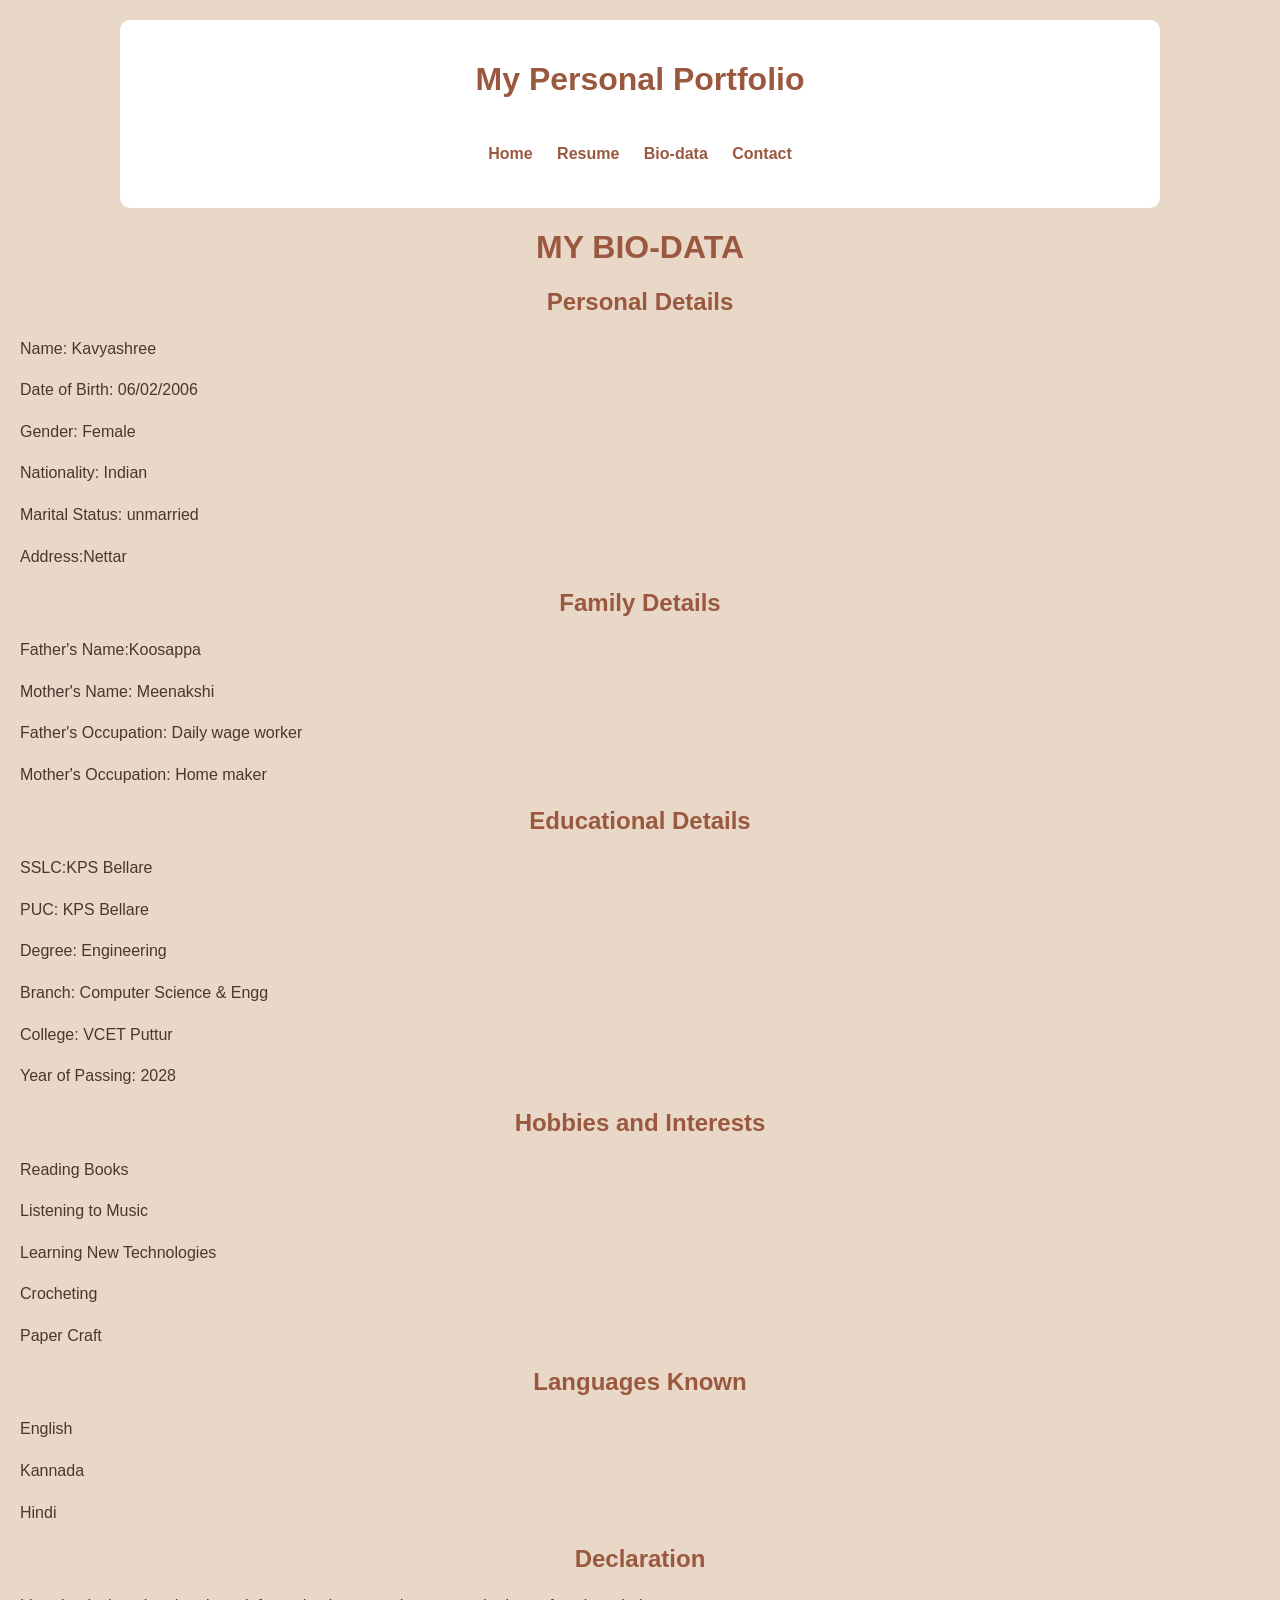
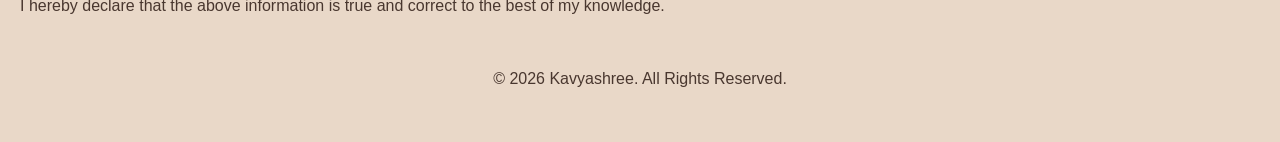
==== biodata.html @ 383d6031 "Add files via upload" ====
<!DOCTYPE html>
<html lang="en">
<head>
    <meta charset="UTF-8">
    <meta name="viewport" content="width=device-width, initial-scale=1.0">
    <title>My Bio-data</title>
    <link rel="stylesheet" href="style.css">
</head>
<body>
    <header>
    <h1>My Personal Portfolio</h1>
    <nav>
        <a href="index.html">Home</a>
        <a href="resume.html">Resume</a>
        <a href="biodata.html">Bio-data</a>
        <a href="contact.html">Contact</a>
    </nav>
</header>
    <h1>MY BIO-DATA</h1>
    <h2>Personal Details</h2>
    <p>Name: Kavyashree</p>
<p>Date of Birth: 06/02/2006</p>
<p>Gender: Female</p>
<p>Nationality: Indian</p>
<p>Marital Status: unmarried</p>
<p>Address:Nettar</p>
<h2>Family Details</h2>
<p>Father's Name:Koosappa</p>
<p>Mother's Name: Meenakshi</p>
<p>Father's Occupation: Daily wage worker</p>
<p>Mother's Occupation: Home maker</p>
<h2>Educational Details</h2>
<p>SSLC:KPS Bellare</p>
<p>PUC: KPS Bellare</p>
<p>Degree: Engineering</p>
<p>Branch: Computer Science & Engg</p>
<p>College: VCET Puttur</p>
<p>Year of Passing: 2028</p>
<h2>Hobbies and Interests</h2>
<p>Reading Books</p>
<p>Listening to Music</p>
<p>Learning New Technologies</p>
<p>Crocheting</p>
<p>Paper Craft</p>
<h2>Languages Known</h2>
<p>English</p>
<p>Kannada</p>
<p>Hindi</p>
<h2>Declaration</h2>
<p>I hereby declare that the above information is true and correct to the best of my knowledge.</p>
<footer>
    <p>© 2026 Kavyashree. All Rights Reserved.</p>
</footer>
</body>
</html>
---- style.css ----
body {
    background-color: #E9D8C8;
    color: #49372F;
    font-family: Arial, sans-serif;
}
h1, h2 {
    color: #9A593F;
    text-align: center;
}
p {
    font-size: 16px;
    line-height: 1.6;
}
a {
    color: #9A593F;
    text-decoration: none;
    font-weight: bold;
}

a:hover {
    color: #49372F;
    text-decoration: underline;
}

button {
    background-color: #9A593F;
    color: white;
    padding: 10px 20px;
    border: none;
    border-radius: 5px;
    cursor: pointer;
}
header {
    background-color: #FFFFFF;
    padding: 20px;
    text-align: center;
    border-radius: 10px;
}

nav {
    text-align: center;
    padding: 15px;
}

nav a {
    margin: 10px;
    display: inline-block;
}

footer {
    text-align: center;
    padding: 15px;
    margin-top: 30px;
    color: #49372F;
}main {
    background-color: #FFFFFF;
    padding: 25px;
    margin: 20px auto;
    border-radius: 10px;
}

input, textarea {
    width: 100%;
    padding: 10px;
    margin: 8px 0;
    border: 1px solid #C9A995;
    border-radius: 5px;
    box-sizing: border-box;
}

label {
    font-weight: bold;
    color: #49372F;
}
body {
    margin: 0;
    padding: 20px;
}

main {
    max-width: 900px;
    margin: 25px auto;
    box-shadow: 0 2px 8px rgba(0, 0, 0, 0.08);
}

header, footer {
    max-width: 1000px;
    margin: 0 auto;
}
button:hover {
    background-color: #49372F;
}

nav a:hover {
    color: #49372F;
    text-decoration: underline;
}

@media (max-width: 600px) {
    body {
        padding: 10px;
    }

    main {
        padding: 15px;
    }

    nav a {
        margin: 5px;
    }

    h1 {
        font-size: 24px;
    }
}
.profile-photo {
    width: 130px;
    height: 150px;
    object-fit: cover;
    border: 3px solid #9A593F;
    border-radius: 8px;
    display: block;
    margin: 15px auto;
}
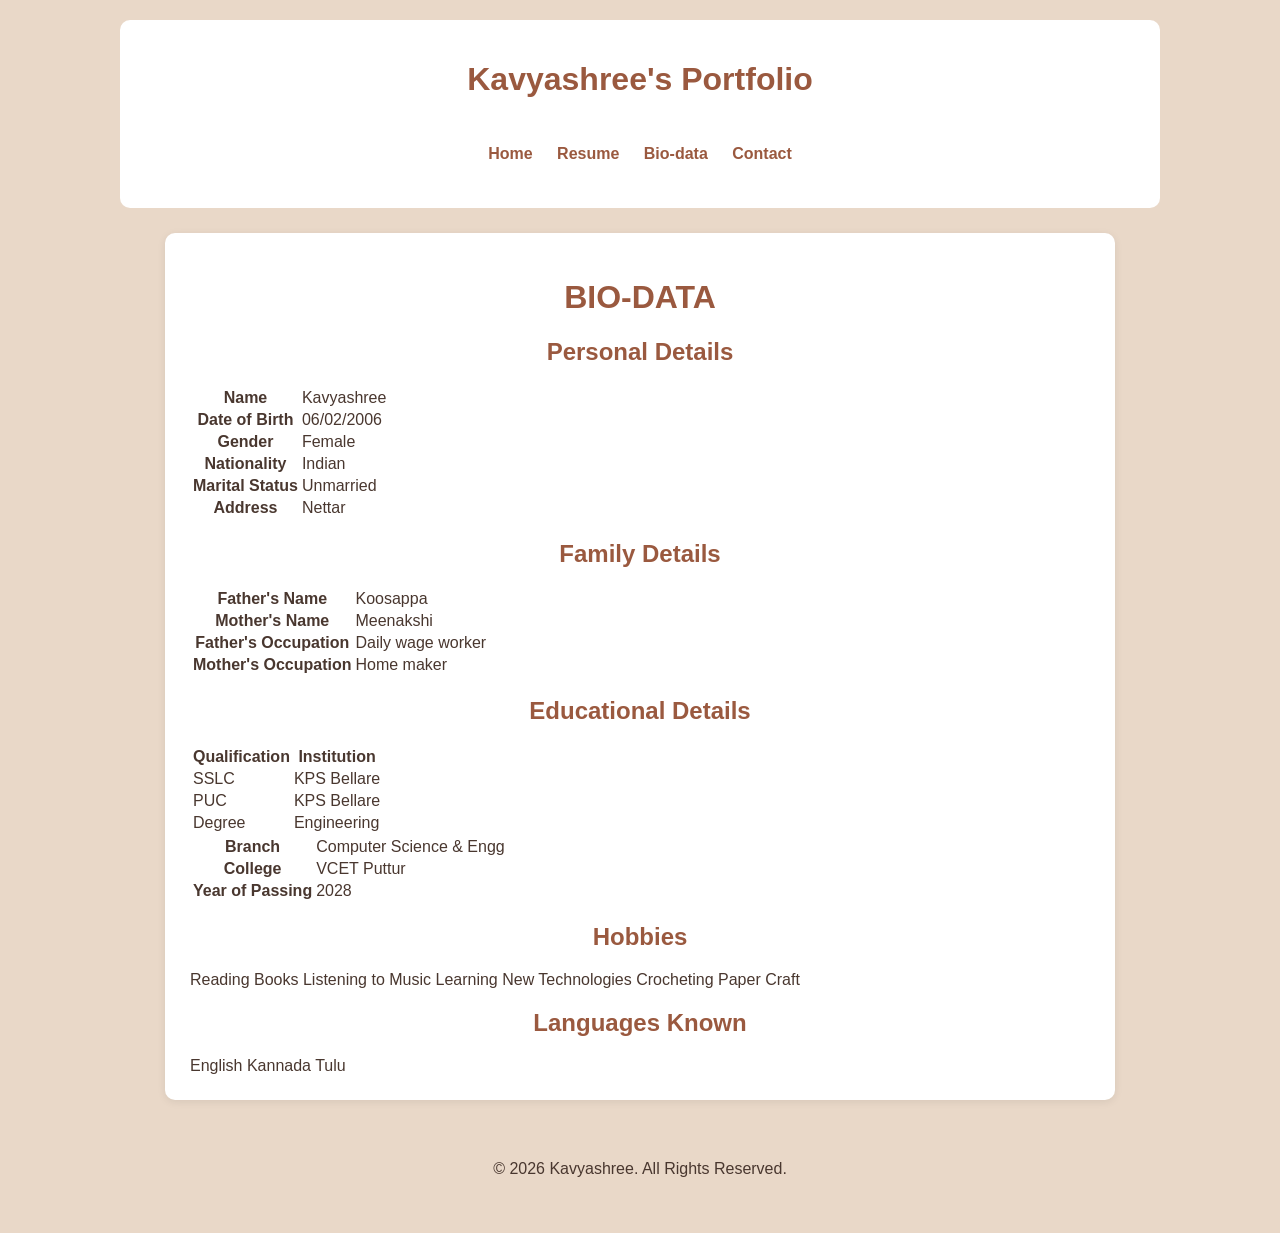
==== commit cf048b9e: "Add files via upload" ====
--- a/biodata.html
+++ b/biodata.html
@@ -1,55 +1,210 @@
 <!DOCTYPE html>
 <html lang="en">
+
 <head>
     <meta charset="UTF-8">
     <meta name="viewport" content="width=device-width, initial-scale=1.0">
-    <title>My Bio-data</title>
+    <title>Bio-data | Kavyashree</title>
     <link rel="stylesheet" href="style.css">
 </head>
+
 <body>
-    <header>
-    <h1>My Personal Portfolio</h1>
-    <nav>
-        <a href="index.html">Home</a>
-        <a href="resume.html">Resume</a>
-        <a href="biodata.html">Bio-data</a>
-        <a href="contact.html">Contact</a>
-    </nav>
-</header>
-    <h1>MY BIO-DATA</h1>
-    <h2>Personal Details</h2>
-    <p>Name: Kavyashree</p>
-<p>Date of Birth: 06/02/2006</p>
-<p>Gender: Female</p>
-<p>Nationality: Indian</p>
-<p>Marital Status: unmarried</p>
-<p>Address:Nettar</p>
-<h2>Family Details</h2>
-<p>Father's Name:Koosappa</p>
-<p>Mother's Name: Meenakshi</p>
-<p>Father's Occupation: Daily wage worker</p>
-<p>Mother's Occupation: Home maker</p>
-<h2>Educational Details</h2>
-<p>SSLC:KPS Bellare</p>
-<p>PUC: KPS Bellare</p>
-<p>Degree: Engineering</p>
-<p>Branch: Computer Science & Engg</p>
-<p>College: VCET Puttur</p>
-<p>Year of Passing: 2028</p>
-<h2>Hobbies and Interests</h2>
-<p>Reading Books</p>
-<p>Listening to Music</p>
-<p>Learning New Technologies</p>
-<p>Crocheting</p>
-<p>Paper Craft</p>
-<h2>Languages Known</h2>
-<p>English</p>
-<p>Kannada</p>
-<p>Hindi</p>
-<h2>Declaration</h2>
-<p>I hereby declare that the above information is true and correct to the best of my knowledge.</p>
-<footer>
-    <p>© 2026 Kavyashree. All Rights Reserved.</p>
-</footer>
+
+    <header class="site-header">
+
+        <h1>Kavyashree's Portfolio</h1>
+
+        <nav>
+            <a href="index.html">Home</a>
+            <a href="resume.html">Resume</a>
+            <a class="active" href="biodata.html">Bio-data</a>
+            <a href="contact.html">Contact</a>
+        </nav>
+
+    </header>
+
+    <main class="biodata-container">
+
+        <h1 class="page-title">BIO-DATA</h1>
+
+        <!-- PERSONAL DETAILS -->
+
+        <section class="content-section">
+
+            <h2>Personal Details</h2>
+
+            <div class="table-container">
+
+                <table class="details-table">
+
+                    <tr>
+                        <th>Name</th>
+                        <td>Kavyashree</td>
+                    </tr>
+
+                    <tr>
+                        <th>Date of Birth</th>
+                        <td>06/02/2006</td>
+                    </tr>
+
+                    <tr>
+                        <th>Gender</th>
+                        <td>Female</td>
+                    </tr>
+
+                    <tr>
+                        <th>Nationality</th>
+                        <td>Indian</td>
+                    </tr>
+
+                    <tr>
+                        <th>Marital Status</th>
+                        <td>Unmarried</td>
+                    </tr>
+
+                    <tr>
+                        <th>Address</th>
+                        <td>Nettar</td>
+                    </tr>
+
+                </table>
+
+            </div>
+
+        </section>
+
+        <!-- FAMILY DETAILS -->
+
+        <section class="content-section">
+
+            <h2>Family Details</h2>
+
+            <div class="table-container">
+
+                <table class="details-table">
+
+                    <tr>
+                        <th>Father's Name</th>
+                        <td>Koosappa</td>
+                    </tr>
+
+                    <tr>
+                        <th>Mother's Name</th>
+                        <td>Meenakshi</td>
+                    </tr>
+
+                    <tr>
+                        <th>Father's Occupation</th>
+                        <td>Daily wage worker</td>
+                    </tr>
+
+                    <tr>
+                        <th>Mother's Occupation</th>
+                        <td>Home maker</td>
+                    </tr>
+
+                </table>
+
+            </div>
+
+        </section>
+
+        <!-- EDUCATIONAL DETAILS -->
+
+        <section class="content-section">
+
+            <h2>Educational Details</h2>
+
+            <div class="table-container">
+
+                <table>
+
+                    <tr>
+                        <th>Qualification</th>
+                        <th>Institution</th>
+                    </tr>
+
+                    <tr>
+                        <td>SSLC</td>
+                        <td>KPS Bellare</td>
+                    </tr>
+
+                    <tr>
+                        <td>PUC</td>
+                        <td>KPS Bellare</td>
+                    </tr>
+
+                    <tr>
+                        <td>Degree</td>
+                        <td>Engineering</td>
+                    </tr>
+
+                </table>
+
+            </div>
+
+            <table class="details-table">
+
+                <tr>
+                    <th>Branch</th>
+                    <td>Computer Science &amp; Engg</td>
+                </tr>
+
+                <tr>
+                    <th>College</th>
+                    <td>VCET Puttur</td>
+                </tr>
+
+                <tr>
+                    <th>Year of Passing</th>
+                    <td>2028</td>
+                </tr>
+
+            </table>
+
+        </section>
+
+        <!-- HOBBIES -->
+
+        <section class="content-section">
+
+            <h2>Hobbies</h2>
+
+            <div class="skills-container">
+
+                <span class="skill-box">Reading Books</span>
+                <span class="skill-box">Listening to Music</span>
+                <span class="skill-box">Learning New Technologies</span>
+                <span class="skill-box">Crocheting</span>
+                <span class="skill-box">Paper Craft</span>
+
+            </div>
+
+        </section>
+
+        <!-- LANGUAGES -->
+
+        <section class="content-section">
+
+            <h2>Languages Known</h2>
+
+            <div class="skills-container">
+
+                <span class="skill-box">English</span>
+                <span class="skill-box">Kannada</span>
+                <span class="skill-box">Tulu</span>
+
+            </div>
+
+        </section>
+
+    </main>
+
+    <footer>
+
+        <p>© 2026 Kavyashree. All Rights Reserved.</p>
+
+    </footer>
+
 </body>
 </html>
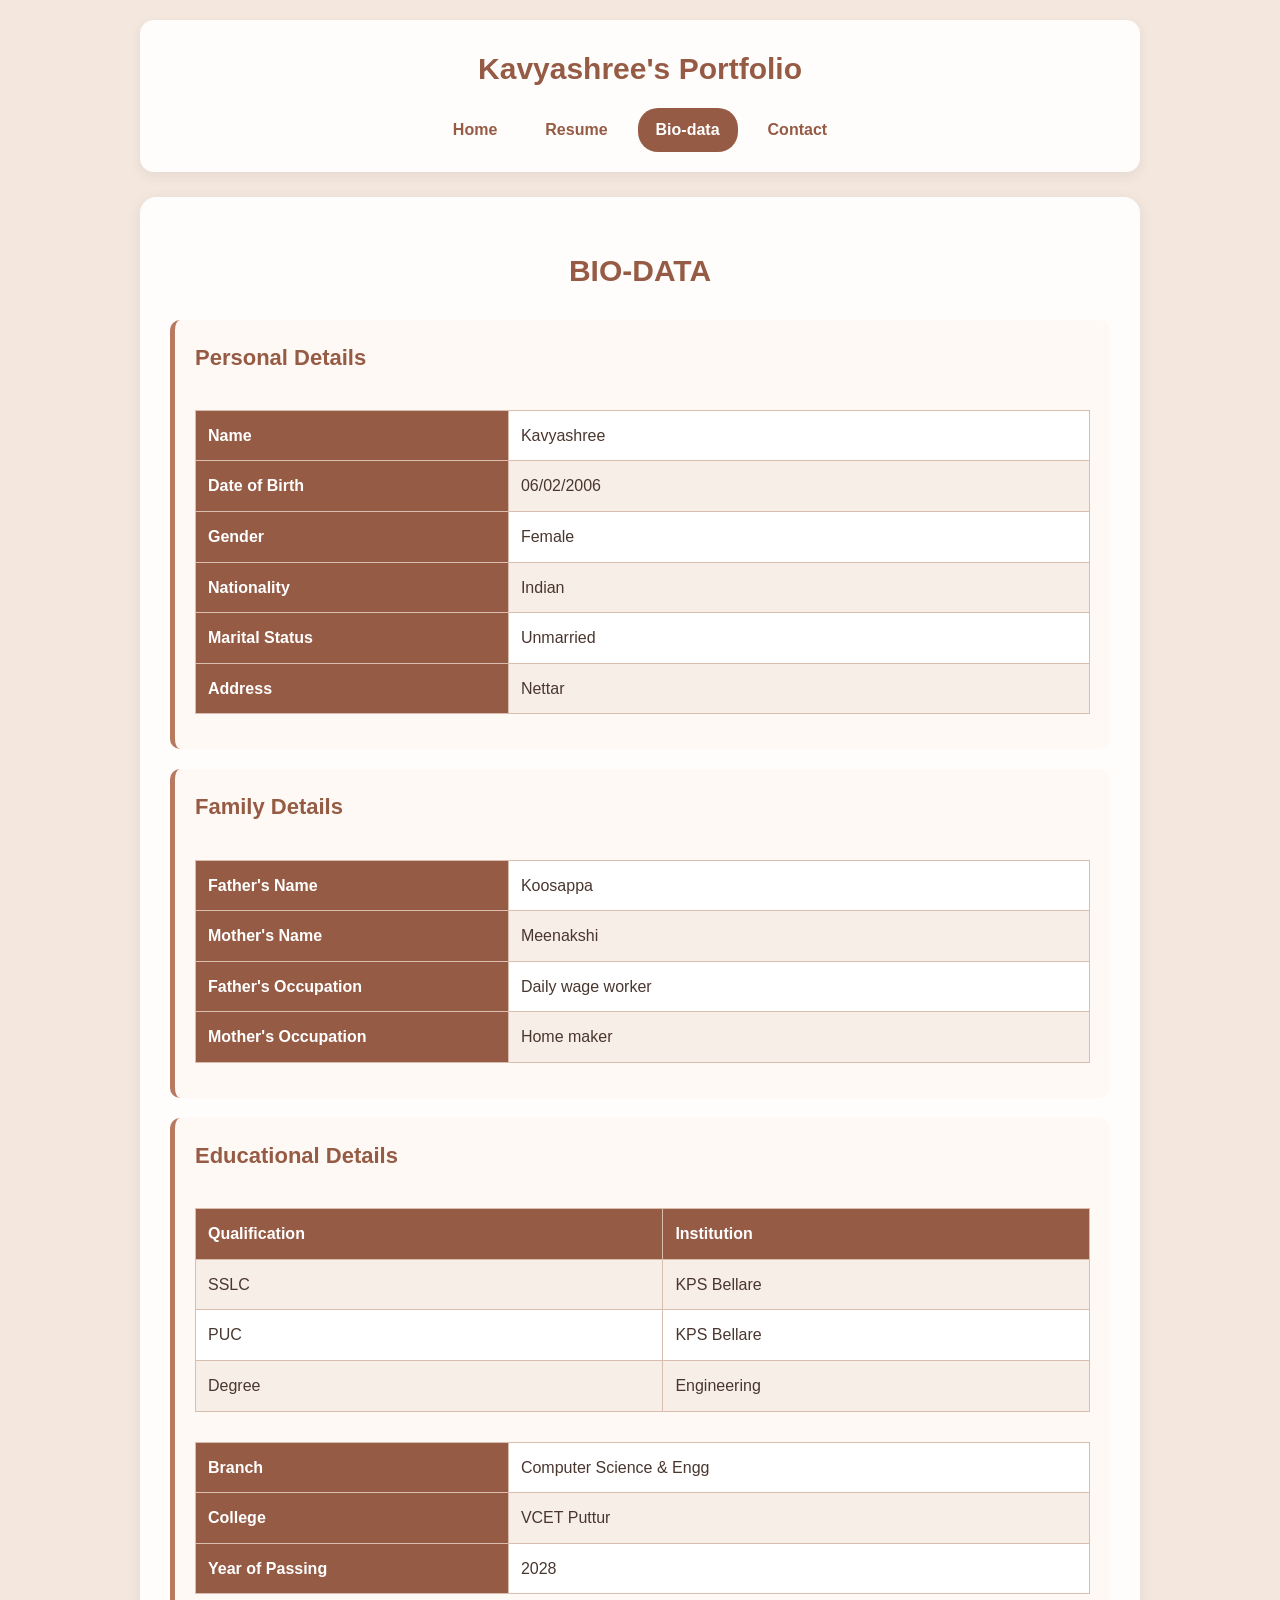
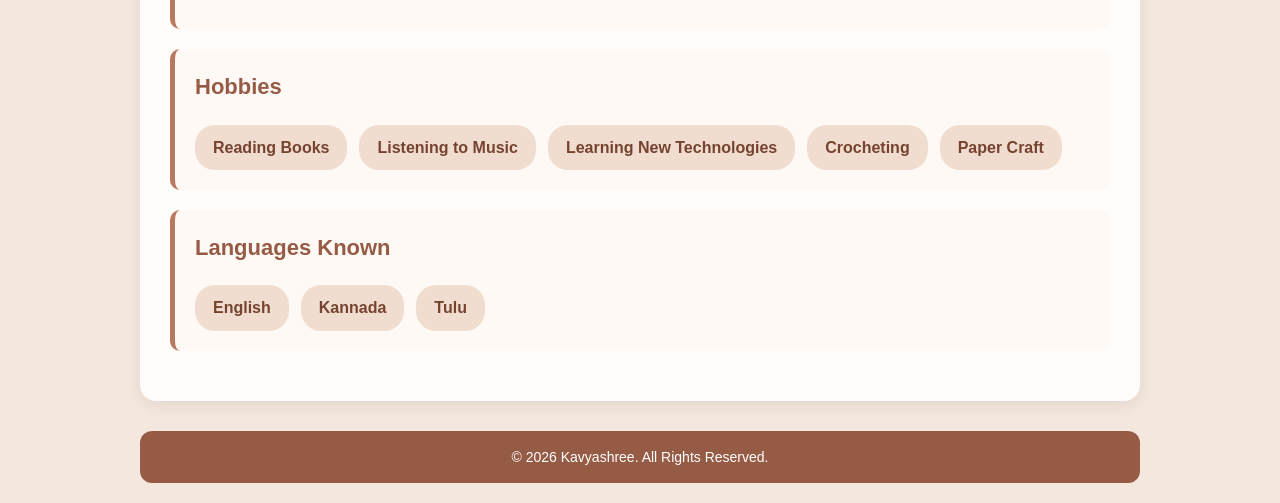
==== commit 07ad79ed: "Add files via upload" ====
--- a/biodata.html
+++ b/biodata.html
@@ -1,6 +1,5 @@
 <!DOCTYPE html>
 <html lang="en">
-
 <head>
     <meta charset="UTF-8">
     <meta name="viewport" content="width=device-width, initial-scale=1.0">
@@ -11,9 +10,7 @@
 <body>
 
     <header class="site-header">
-
         <h1>Kavyashree's Portfolio</h1>
-
         <nav>
             <a href="index.html">Home</a>
             <a href="resume.html">Resume</a>
@@ -24,7 +21,6 @@
     </header>
 
     <main class="biodata-container">
-
         <h1 class="page-title">BIO-DATA</h1>
 
         <!-- PERSONAL DETAILS -->
--- a/style.css
+++ b/style.css
@@ -1,124 +1,456 @@
-body {
-    background-color: #E9D8C8;
-    color: #49372F;
-    font-family: Arial, sans-serif;
-}
-h1, h2 {
-    color: #9A593F;
-    text-align: center;
-}
-p {
-    font-size: 16px;
-    line-height: 1.6;
-}
-a {
-    color: #9A593F;
-    text-decoration: none;
-    font-weight: bold;
-}
-
-a:hover {
-    color: #49372F;
-    text-decoration: underline;
-}
-
-button {
-    background-color: #9A593F;
-    color: white;
-    padding: 10px 20px;
-    border: none;
-    border-radius: 5px;
-    cursor: pointer;
-}
-header {
-    background-color: #FFFFFF;
-    padding: 20px;
-    text-align: center;
-    border-radius: 10px;
-}
-
-nav {
-    text-align: center;
-    padding: 15px;
-}
-
-nav a {
-    margin: 10px;
-    display: inline-block;
-}
-
-footer {
-    text-align: center;
-    padding: 15px;
-    margin-top: 30px;
-    color: #49372F;
-}main {
-    background-color: #FFFFFF;
-    padding: 25px;
-    margin: 20px auto;
-    border-radius: 10px;
-}
-
-input, textarea {
-    width: 100%;
-    padding: 10px;
-    margin: 8px 0;
-    border: 1px solid #C9A995;
-    border-radius: 5px;
+/* ===== GENERAL STYLING ===== */
+
+* {
     box-sizing: border-box;
 }
 
-label {
-    font-weight: bold;
-    color: #49372F;
-}
 body {
     margin: 0;
     padding: 20px;
-}
+    background-color: #F3E7DE;
+    color: #49372F;
+    font-family: Arial, sans-serif;
+    line-height: 1.6;
+}
+
+h1, h2, h3 {
+    color: #965B45;
+}
+
+h2 {
+    text-align: center;
+    margin-bottom: 20px;
+}
+
+p {
+    font-size: 16px;
+}
+
+/* ===== COMMON BOX WIDTH ===== */
+
+.site-header,
+main,
+.resume-container,
+.biodata-container,
+.contact-container {
+    width: 100%;
+    max-width: 1000px;
+    margin-left: auto;
+    margin-right: auto;
+}
+
+/* ===== HEADER ===== */
+
+.site-header {
+    background-color: #FFFDFC;
+    padding: 20px;
+    text-align: center;
+    border-radius: 14px;
+    margin-bottom: 25px;
+    box-shadow: 0 4px 12px rgba(73, 55, 47, 0.08);
+}
+
+.site-header h1 {
+    margin: 5px 0 15px;
+    font-size: 30px;
+}
+
+/* ===== NAVIGATION ===== */
+
+nav {
+    display: flex;
+    justify-content: center;
+    align-items: center;
+    flex-wrap: wrap;
+    gap: 12px;
+}
+
+nav a {
+    color: #965B45;
+    text-decoration: none;
+    font-weight: bold;
+    padding: 9px 18px;
+    border-radius: 20px;
+    transition: 0.3s;
+}
+
+nav a:hover,
+nav a.active {
+    background-color: #965B45;
+    color: white;
+}
+
+/* ===== MAIN CONTENT ===== */
 
 main {
-    max-width: 900px;
-    margin: 25px auto;
-    box-shadow: 0 2px 8px rgba(0, 0, 0, 0.08);
-}
-
-header, footer {
+    margin-top: 25px;
+    margin-bottom: 25px;
+}
+
+/* ===== HOME PAGE HERO ===== */
+
+.hero {
+    background: linear-gradient(135deg, #FFFDFC, #EBD3C3);
+    padding: 55px 30px;
+    text-align: center;
+    border-radius: 18px;
+    box-shadow: 0 5px 15px rgba(73, 55, 47, 0.08);
+}
+
+.hero .welcome {
+    color: #965B45;
+    font-weight: bold;
+    letter-spacing: 3px;
+    font-size: 13px;
+}
+
+.hero h2 {
+    font-size: 34px;
+    margin: 10px 0;
+}
+
+.hero h3 {
+    font-size: 18px;
+    font-weight: normal;
+}
+
+.hero p {
+    max-width: 650px;
+    margin: 12px auto;
+}
+
+/* ===== HOME PAGE BUTTONS ===== */
+
+.hero-buttons {
+    display: flex;
+    justify-content: center;
+    gap: 15px;
+    flex-wrap: wrap;
+    margin-top: 25px;
+}
+
+.btn {
+    display: inline-block;
+    width: 170px;
+    padding: 12px 15px;
+    text-align: center;
+    text-decoration: none;
+    background-color: #965B45;
+    color: white;
+    border: 2px solid #965B45;
+    border-radius: 25px;
+    font-weight: bold;
+    transition: 0.3s;
+}
+
+.btn:hover {
+    background-color: #75432F;
+    border-color: #75432F;
+    transform: translateY(-2px);
+}
+
+.btn-outline {
+    background-color: transparent;
+    color: #965B45;
+}
+
+.btn-outline:hover {
+    background-color: #965B45;
+    color: white;
+}
+
+/* ===== HOME PAGE CARDS ===== */
+
+.portfolio-section {
+    margin-top: 40px;
+}
+
+.card-container {
+    display: flex;
+    justify-content: center;
+    gap: 20px;
+    flex-wrap: wrap;
+}
+
+.portfolio-card {
+    background-color: #FFFDFC;
+    padding: 25px;
+    border-radius: 14px;
+    width: 280px;
+    text-align: center;
+    box-shadow: 0 4px 12px rgba(73, 55, 47, 0.08);
+    transition: 0.3s;
+}
+
+.portfolio-card:hover {
+    transform: translateY(-5px);
+    box-shadow: 0 7px 18px rgba(73, 55, 47, 0.15);
+}
+
+.portfolio-card h3 {
+    margin-top: 0;
+}
+
+.portfolio-card a {
+    color: #965B45;
+    font-weight: bold;
+    text-decoration: none;
+}
+
+.portfolio-card a:hover {
+    text-decoration: underline;
+}
+
+/* ===== RESUME AND BIODATA CONTAINERS ===== */
+
+.resume-container,
+.biodata-container,
+.contact-container {
+    background-color: #FFFDFC;
+    padding: 30px;
+    border-radius: 16px;
+    box-shadow: 0 4px 15px rgba(73, 55, 47, 0.09);
+}
+
+/* ===== PAGE TITLES ===== */
+
+.page-title {
+    text-align: center;
+    margin-bottom: 25px;
+    font-size: 30px;
+}
+
+/* ===== PROFILE PHOTO ===== */
+
+.profile-photo {
+    display: block;
+    width: 150px;
+    height: 150px;
+    object-fit: cover;
+    border-radius: 50%;
+    border: 5px solid #E9C8B4;
+    margin: 10px auto 20px;
+}
+
+/* ===== CONTENT SECTIONS ===== */
+
+.content-section {
+    background-color: #FFF9F5;
+    padding: 20px;
+    margin: 20px 0;
+    border-left: 5px solid #B77A60;
+    border-radius: 10px;
+}
+
+.content-section h2 {
+    text-align: left;
+    margin-top: 0;
+    font-size: 22px;
+}
+
+/* ===== EDUCATION TABLE ===== */
+
+.table-container {
+    width: 100%;
+    overflow-x: auto;
+}
+
+table {
+    width: 100%;
+    border-collapse: collapse;
+    margin: 15px 0;
+    background-color: white;
+}
+
+th, td {
+    border: 1px solid #D9BDAE;
+    padding: 12px;
+    text-align: left;
+}
+
+th {
+    background-color: #965B45;
+    color: white;
+}
+
+tr:nth-child(even) {
+    background-color: #F8EEE8;
+}
+
+/* ===== SKILLS AND LISTS ===== */
+
+.skills-container {
+    display: flex;
+    flex-wrap: wrap;
+    gap: 12px;
+}
+
+.skill-box {
+    background-color: #F1DDD0;
+    color: #75432F;
+    padding: 10px 18px;
+    border-radius: 20px;
+    font-weight: bold;
+}
+
+ul {
+    padding-left: 25px;
+}
+
+li {
+    margin-bottom: 8px;
+}
+
+/* ===== PROJECT CARDS ===== */
+
+.project-card {
+    background-color: #FFF9F5;
+    padding: 18px;
+    margin: 15px 0;
+    border: 1px solid #E9C8B4;
+    border-radius: 12px;
+}
+
+.project-card h3 {
+    margin-top: 0;
+}
+
+/* ===== PERSONAL DETAILS ===== */
+
+.details-table th {
+    width: 35%;
+}
+
+.details-table td {
+    width: 65%;
+}
+
+/* ===== CONTACT PAGE ===== */
+
+.contact-details {
+    background-color: #FFF9F5;
+    padding: 20px;
+    border-radius: 12px;
+    margin: 20px 0;
+}
+
+label {
+    display: block;
+    margin: 12px 0 5px;
+    font-weight: bold;
+}
+
+input,
+textarea {
+    width: 100%;
+    padding: 12px;
+    border: 1px solid #C9A995;
+    border-radius: 8px;
+    font-size: 15px;
+    font-family: Arial, sans-serif;
+}
+
+textarea {
+    min-height: 120px;
+    resize: vertical;
+}
+
+input:focus,
+textarea:focus {
+    outline: none;
+    border-color: #965B45;
+    box-shadow: 0 0 5px rgba(150, 91, 69, 0.2);
+}
+
+button {
+    background-color: #965B45;
+    color: white;
+    border: none;
+    padding: 12px 25px;
+    margin-top: 15px;
+    border-radius: 25px;
+    font-size: 16px;
+    font-weight: bold;
+    cursor: pointer;
+    transition: 0.3s;
+}
+
+button:hover {
+    background-color: #75432F;
+}
+
+/* ===== FOOTER ===== */
+
+footer {
     max-width: 1000px;
-    margin: 0 auto;
-}
-button:hover {
-    background-color: #49372F;
-}
-
-nav a:hover {
-    color: #49372F;
-    text-decoration: underline;
-}
-
-@media (max-width: 600px) {
+    width: 100%;
+    margin: 30px auto 0;
+    padding: 15px;
+    text-align: center;
+    background-color: #965B45;
+    color: white;
+    border-radius: 12px;
+}
+
+footer p {
+    margin: 0;
+    font-size: 14px;
+}
+
+/* ===== MOBILE RESPONSIVENESS ===== */
+
+@media screen and (max-width: 600px) {
+
     body {
         padding: 10px;
     }
 
-    main {
+    .site-header {
+        padding: 15px 10px;
+    }
+
+    .site-header h1 {
+        font-size: 24px;
+    }
+
+    nav {
+        gap: 5px;
+    }
+
+    nav a {
+        padding: 8px 12px;
+        font-size: 14px;
+    }
+
+    .hero {
+        padding: 35px 18px;
+    }
+
+    .hero h2 {
+        font-size: 27px;
+    }
+
+    .hero-buttons {
+        flex-direction: column;
+        align-items: center;
+    }
+
+    .portfolio-card {
+        width: 100%;
+    }
+
+    .resume-container,
+    .biodata-container,
+    .contact-container {
+        padding: 18px;
+    }
+
+    .content-section {
         padding: 15px;
     }
 
-    nav a {
-        margin: 5px;
-    }
-
-    h1 {
-        font-size: 24px;
-    }
-}
-.profile-photo {
-    width: 130px;
-    height: 150px;
-    object-fit: cover;
-    border: 3px solid #9A593F;
-    border-radius: 8px;
-    display: block;
-    margin: 15px auto;
-}
+    th, td {
+        padding: 9px;
+        font-size: 14px;
+    }
+}
